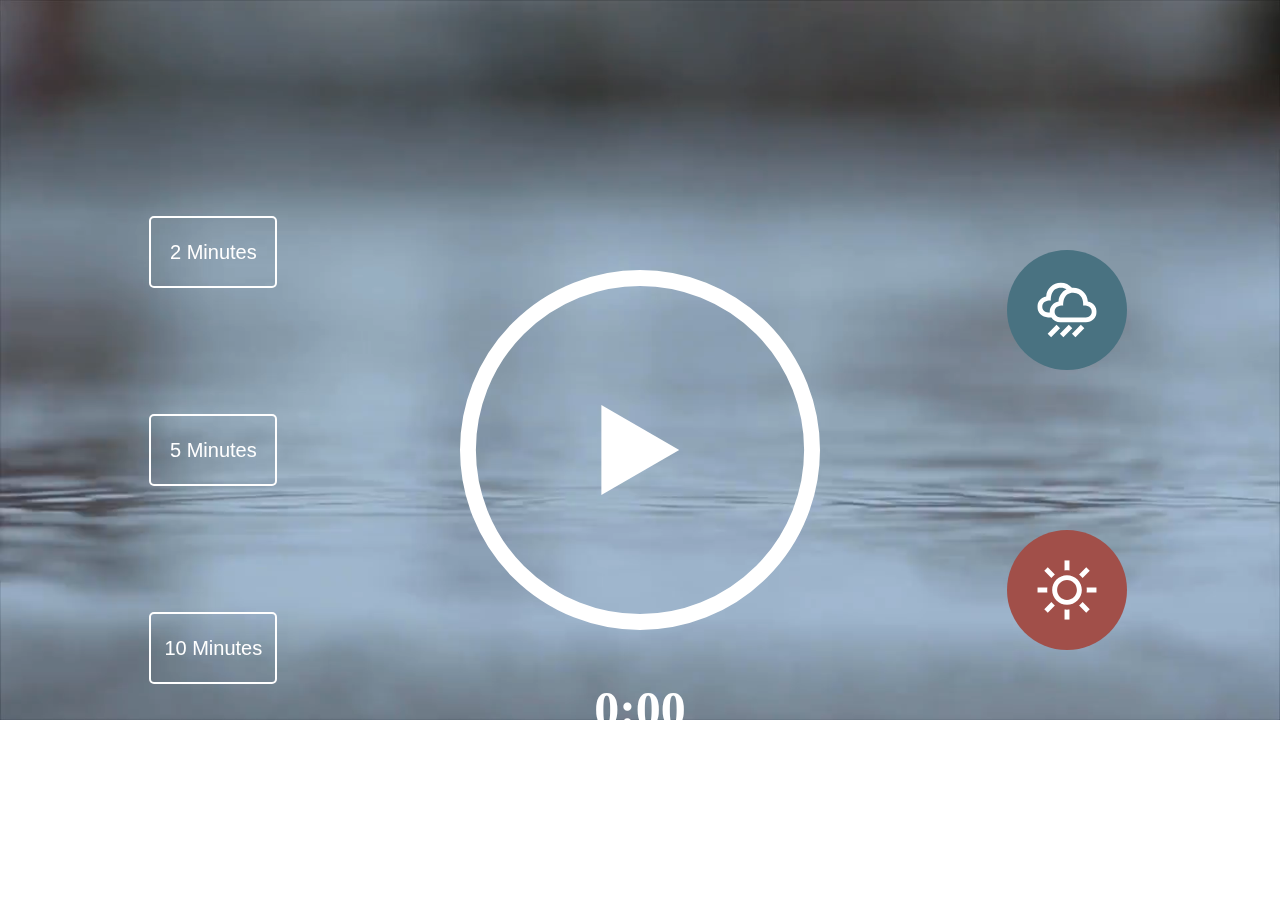
==== projects/meditation-app/index.html @ 4df3c2ff "Initial commit" ====
<!DOCTYPE html>
<html lang="en">
 <head>
  <meta charset="UTF-8" />
  <meta http-equiv="X-UA-Compatible" content="IE=edge" />
  <meta name="viewport" content="width=device-width, initial-scale=1.0" />
  <title>MEDITATION APP</title>
  <link rel="stylesheet" href="./style.css" />
 </head>
 <body>
  <div class="app">
   <div class="vid-container">
    <video loop>
     <source src="./video/rain.mp4" type="video/mp4" />
    </video>
   </div>
   <!-- Time selection -->
   <div class="time-select">
    <button data-time="120">2 Minutes</button>
    <button data-time="300">5 Minutes</button>
    <button data-time="600">10 Minutes</button>
   </div>
   <!-- End of time selection -->
   <!-- Player container -->
   <div class="player-container">
    <audio class="song">
     <source src="./sounds/rain.mp3" />
    </audio>
    <img src="./svg/play.svg" alt="play" class="play" />
    <svg
     class="track-outline"
     width="453"
     height="453"
     viewBox="0 0 453 453"
     fill="none"
     xmlns="http://www.w3.org/2000/svg"
    >
     <circle cx="226.5" cy="226.5" r="216.5" stroke="white" stroke-width="20" />
    </svg>
    <svg
     class="moving-outline"
     width="453"
     height="453"
     viewBox="0 0 453 453"
     fill="none"
     xmlns="http://www.w3.org/2000/svg"
    >
     <circle
      cx="226.5"
      cy="226.5"
      r="216.5"
      stroke="#018EBA"
      stroke-width="20"
     />
    </svg>
    <h3 class="time-display">0:00</h3>
   </div>
   <!-- End of Player container -->
   <!-- Sound Picker -->
   <div class="sound-picker">
    <button data-sound="./sounds/rain.mp3" data-video="./video/rain.mp4">
     <img src="./svg/rain.svg" alt="rain" />
    </button>
    <button data-sound="./sounds/beach.mp3" data-video="./video/beach.mp4">
     <img src="./svg/beach.svg" alt="beach" />
    </button>
   </div>
   <!-- End of Sound Picker -->
  </div>

  <script src="./app.js"></script>
 </body>
</html>
---- projects/meditation-app/style.css ----
* {
 margin: 0;
 padding: 0;
 box-sizing: border-box;
}
.app {
 height: 100vh;
 display: flex;
 justify-content: space-evenly;
 align-items: center;
}
.time-select,
.sound-picker,
.player-container {
 height: 80%;
 flex: 1;
 display: flex;
 flex-direction: column;
 justify-content: space-evenly;
 align-items: center;
}

.player-container {
 position: relative;
}
.player-container svg {
 position: absolute;
 height: 50%;
 top: 50%;
 left: 50%;
 transform: translate(-50%, -50%) rotate(-90deg);
 pointer-events: none;
}
video {
 position: fixed;
 top: 0%;
 left: 0%;
 width: 100%;
 z-index: -10;
}
.time-display {
 position: absolute;
 bottom: 10%;
 color: #fff;
 font-size: 50px;
}
.time-select button,
.sound-picker button {
 color: #fff;
 width: 30%;
 height: 10%;
 border: 2px solid #fff;
 cursor: pointer;
 background: none;
 border-radius: 5px;
 font-size: 20px;
 transition: all 0.5s ease;
}
.time-select button:hover {
 color: black;
 background: #fff;
}
.sound-picker button {
 border: none;
 height: 120px;
 width: 120px;
 border-radius: 50%;
 padding: 30px;
}
.sound-picker button:nth-child(1) {
 background: #497281;
}
.sound-picker button:nth-child(2) {
 background: #a14f49;
}
.sound-picker button img {
 height: 100%;
}
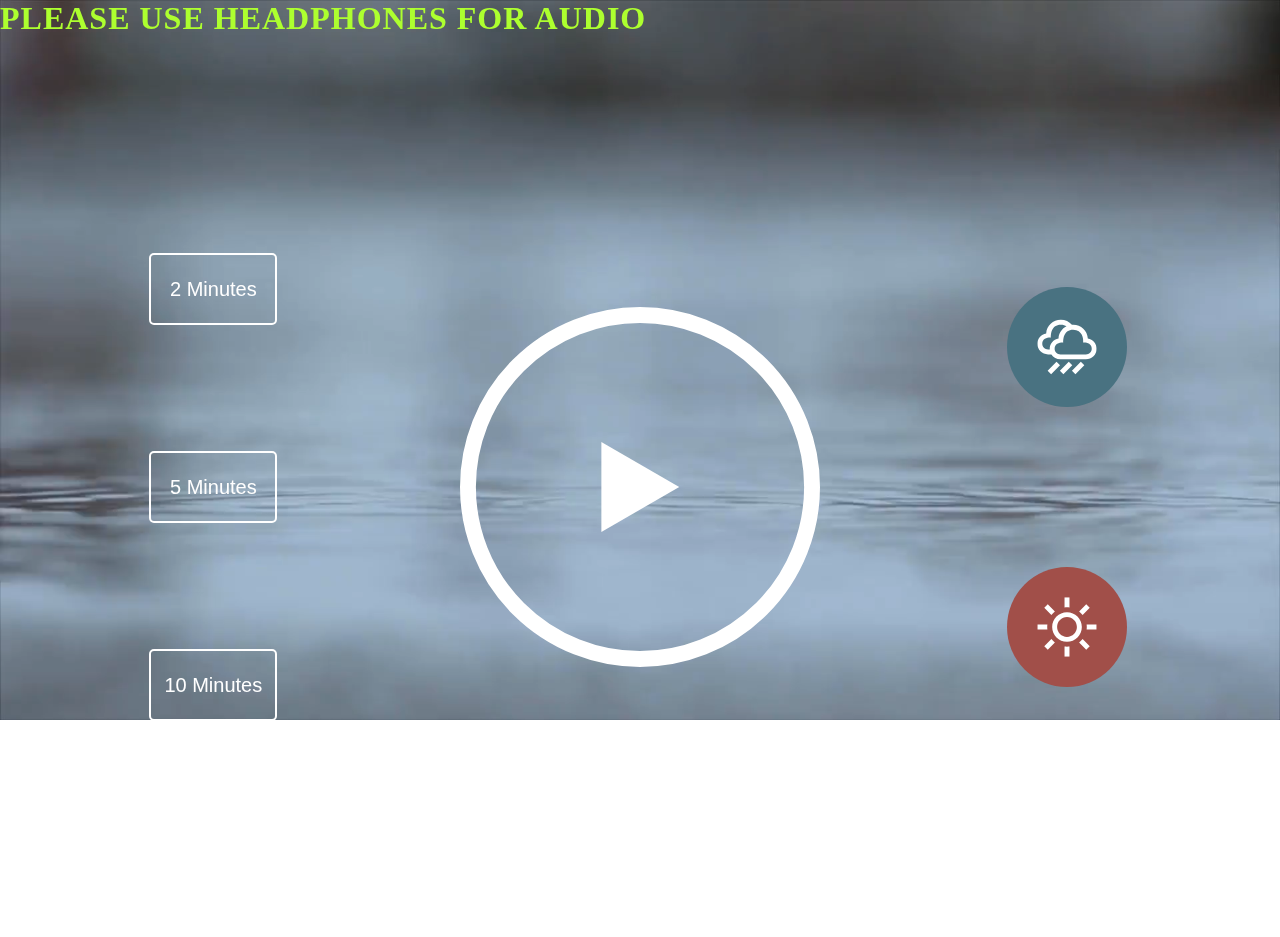
==== commit 4cbad43d: "Minor fixes" ====
--- a/projects/meditation-app/index.html
+++ b/projects/meditation-app/index.html
@@ -1,73 +1,82 @@
 <!DOCTYPE html>
 <html lang="en">
- <head>
-  <meta charset="UTF-8" />
-  <meta http-equiv="X-UA-Compatible" content="IE=edge" />
-  <meta name="viewport" content="width=device-width, initial-scale=1.0" />
-  <title>MEDITATION APP</title>
-  <link rel="stylesheet" href="./style.css" />
- </head>
- <body>
-  <div class="app">
-   <div class="vid-container">
-    <video loop>
-     <source src="./video/rain.mp4" type="video/mp4" />
-    </video>
-   </div>
-   <!-- Time selection -->
-   <div class="time-select">
-    <button data-time="120">2 Minutes</button>
-    <button data-time="300">5 Minutes</button>
-    <button data-time="600">10 Minutes</button>
-   </div>
-   <!-- End of time selection -->
-   <!-- Player container -->
-   <div class="player-container">
-    <audio class="song">
-     <source src="./sounds/rain.mp3" />
-    </audio>
-    <img src="./svg/play.svg" alt="play" class="play" />
-    <svg
-     class="track-outline"
-     width="453"
-     height="453"
-     viewBox="0 0 453 453"
-     fill="none"
-     xmlns="http://www.w3.org/2000/svg"
-    >
-     <circle cx="226.5" cy="226.5" r="216.5" stroke="white" stroke-width="20" />
-    </svg>
-    <svg
-     class="moving-outline"
-     width="453"
-     height="453"
-     viewBox="0 0 453 453"
-     fill="none"
-     xmlns="http://www.w3.org/2000/svg"
-    >
-     <circle
-      cx="226.5"
-      cy="226.5"
-      r="216.5"
-      stroke="#018EBA"
-      stroke-width="20"
-     />
-    </svg>
-    <h3 class="time-display">0:00</h3>
-   </div>
-   <!-- End of Player container -->
-   <!-- Sound Picker -->
-   <div class="sound-picker">
-    <button data-sound="./sounds/rain.mp3" data-video="./video/rain.mp4">
-     <img src="./svg/rain.svg" alt="rain" />
-    </button>
-    <button data-sound="./sounds/beach.mp3" data-video="./video/beach.mp4">
-     <img src="./svg/beach.svg" alt="beach" />
-    </button>
-   </div>
-   <!-- End of Sound Picker -->
-  </div>
+	<head>
+		<meta charset="UTF-8" />
+		<meta http-equiv="X-UA-Compatible" content="IE=edge" />
+		<meta name="viewport" content="width=device-width, initial-scale=1.0" />
+		<title>MEDITATION APP</title>
+		<link rel="stylesheet" href="./style.css" />
+	</head>
+	<body>
+		<h1 style="color: greenyellow; letter-spacing: 1px" class="title mb-0">
+			PLEASE USE HEADPHONES FOR AUDIO
+		</h1>
+		<div class="app">
+			<div class="vid-container">
+				<video loop>
+					<source src="./video/rain.mp4" type="video/mp4" />
+				</video>
+			</div>
+			<!-- Time selection -->
+			<div class="time-select">
+				<button data-time="120">2 Minutes</button>
+				<button data-time="300">5 Minutes</button>
+				<button data-time="600">10 Minutes</button>
+			</div>
+			<!-- End of time selection -->
+			<!-- Player container -->
+			<div class="player-container">
+				<audio class="song">
+					<source src="./sounds/rain.mp3" />
+				</audio>
+				<img src="./svg/play.svg" alt="play" class="play" />
+				<svg
+					class="track-outline"
+					width="453"
+					height="453"
+					viewBox="0 0 453 453"
+					fill="none"
+					xmlns="http://www.w3.org/2000/svg"
+				>
+					<circle
+						cx="226.5"
+						cy="226.5"
+						r="216.5"
+						stroke="white"
+						stroke-width="20"
+					/>
+				</svg>
+				<svg
+					class="moving-outline"
+					width="453"
+					height="453"
+					viewBox="0 0 453 453"
+					fill="none"
+					xmlns="http://www.w3.org/2000/svg"
+				>
+					<circle
+						cx="226.5"
+						cy="226.5"
+						r="216.5"
+						stroke="#018EBA"
+						stroke-width="20"
+					/>
+				</svg>
+				<h3 class="time-display">0:00</h3>
+			</div>
+			<!-- End of Player container -->
+			<!-- Sound Picker -->
+			<div class="sound-picker">
+				<button data-sound="./sounds/rain.mp3" data-video="./video/rain.mp4">
+					<img src="./svg/rain.svg" alt="rain" />
+				</button>
+				<button data-sound="./sounds/beach.mp3" data-video="./video/beach.mp4">
+					<img src="./svg/beach.svg" alt="beach" />
+				</button>
+			</div>
+			<!-- End of Sound Picker -->
+		</div>
 
-  <script src="./app.js"></script>
- </body>
+		<script src="./app.js"></script>
+	</body>
 </html>
